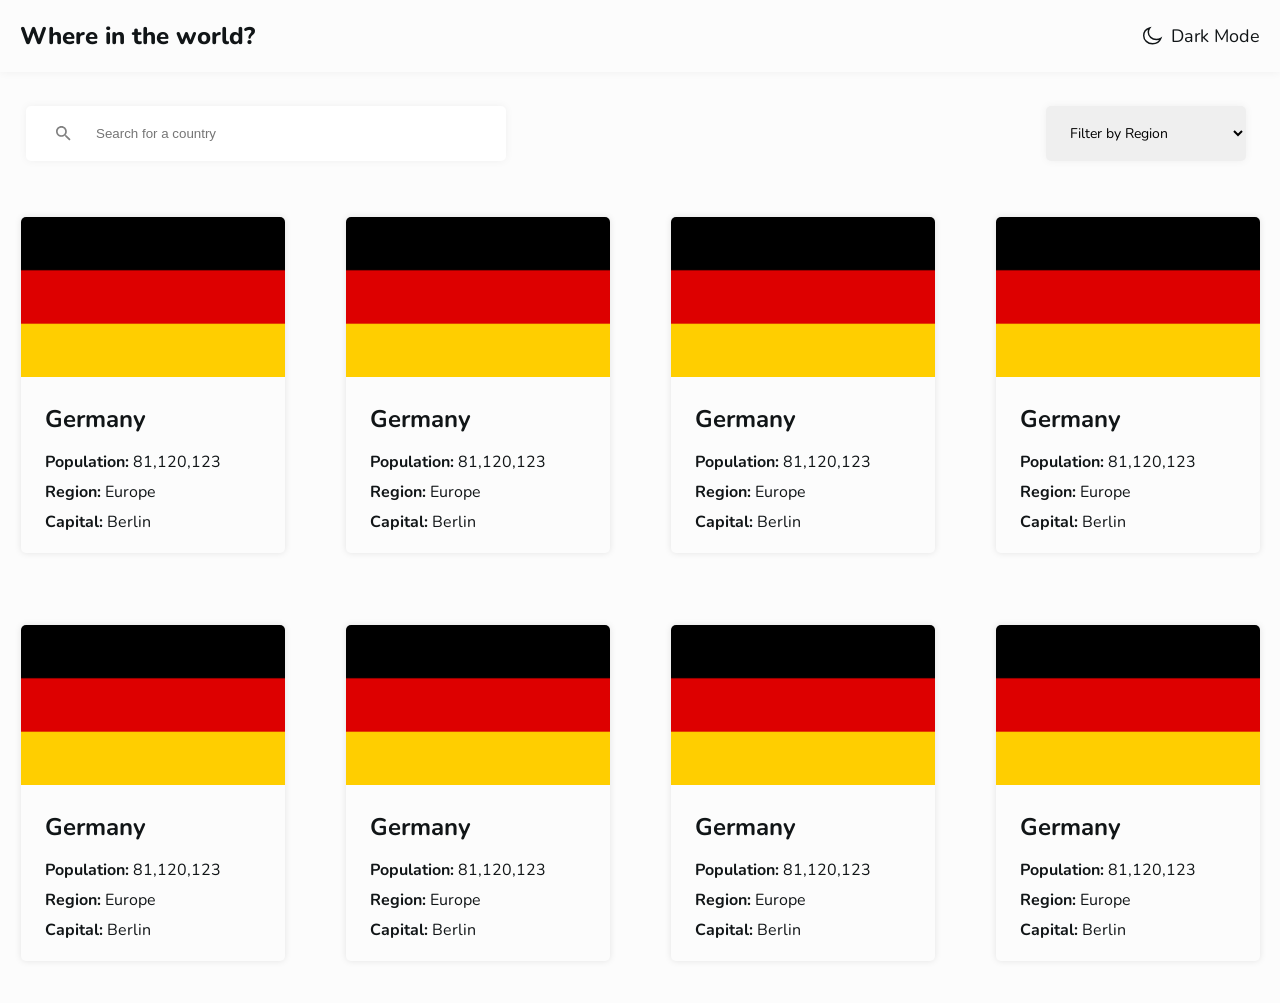
==== index.html @ f0af917f "saved theme in localstorage" ====
<!doctype html>
<html lang="en">
  <head>
    <meta charset="UTF-8" />
    <meta name="viewport" content="width=device-width, initial-scale=1.0" />
    <title>REST Countries</title>
    <link rel="preconnect" href="https://fonts.googleapis.com" />
    <link rel="preconnect" href="https://fonts.gstatic.com" crossorigin />
    <link
      href="https://fonts.googleapis.com/css2?family=Inter:ital,opsz,wght@0,14..32,100..900;1,14..32,100..900&family=Kumbh+Sans:wght,YOPQ@100..900,300&family=Nunito:ital,wght@0,200..1000;1,200..1000&family=Press+Start+2P&family=Quicksand:wght@300..700&family=Roboto:ital,wdth,wght@0,75..100,200;1,75..100,200&display=swap"
      rel="stylesheet"
    />
    <link rel="stylesheet" href="./css/style.css" />
  </head>
  <body class="">
    <header class="header-container">
      <a class="brand" href="#home">Where in the world?</a>
      <div class="theme-toggle">
        <button id="btn" class="toggle-btn">
          <img src="./Assets/Path.svg" alt="icon" class="icon" />
          <p>Dark Mode</p>
        </button>
      </div>
    </header>
    <main class="main-container">
      <section class="section-container-first">
        <div class="search-container">
          <label class="search-bar">
            <img src="./Assets/search.svg" class="icon" alt="icon" />
            <input
              class="search-input"
              type="search"
              name="search"
              placeholder="Search for a country"
            />
          </label>
        </div>
        <div class="filter-container">
          <select class="filter-dropdown" name="filter" id="dropdown">
            <option value="" disabled selected>Filter by Region</option>
            <option value="search">Arica</option>
            <option value="search">America</option>
            <option value="search">Asia</option>
            <option value="search">Europe</option>
            <option value="search">Oceania</option>
          </select>
        </div>
      </section>
      <div class="cards-container">
        <div class="country-card">
          <div class="country-info">
            <img src="./Assets/images.png" alt="germany" />
          </div>
          <div class="country-details">
            <h2>Germany</h2>
            <div class="details">
              <p><strong>Population:</strong> 81,120,123</p>
              <p><strong>Region:</strong> Europe</p>
              <p><strong>Capital:</strong> Berlin</p>
            </div>
          </div>
        </div>
        <div class="country-card">
          <div class="country-info">
            <img src="./Assets/images.png" alt="germany" />
          </div>
          <div class="country-details">
            <h2>Germany</h2>
            <div class="details">
              <p><strong>Population:</strong> 81,120,123</p>
              <p><strong>Region:</strong> Europe</p>
              <p><strong>Capital:</strong> Berlin</p>
            </div>
          </div>
        </div>
        <div class="country-card">
          <div class="country-info">
            <img src="./Assets/images.png" alt="germany" />
          </div>
          <div class="country-details">
            <h2>Germany</h2>
            <div class="details">
              <p><strong>Population:</strong> 81,120,123</p>
              <p><strong>Region:</strong> Europe</p>
              <p><strong>Capital:</strong> Berlin</p>
            </div>
          </div>
        </div>
        <div class="country-card">
          <div class="country-info">
            <img src="./Assets/images.png" alt="germany" />
          </div>
          <div class="country-details">
            <h2>Germany</h2>
            <div class="details">
              <p><strong>Population:</strong> 81,120,123</p>
              <p><strong>Region:</strong> Europe</p>
              <p><strong>Capital:</strong> Berlin</p>
            </div>
          </div>
        </div>
        <div class="country-card">
          <div class="country-info">
            <img src="./Assets/images.png" alt="germany" />
          </div>
          <div class="country-details">
            <h2>Germany</h2>
            <div class="details">
              <p><strong>Population:</strong> 81,120,123</p>
              <p><strong>Region:</strong> Europe</p>
              <p><strong>Capital:</strong> Berlin</p>
            </div>
          </div>
        </div>
        <div class="country-card">
          <div class="country-info">
            <img src="./Assets/images.png" alt="germany" />
          </div>
          <div class="country-details">
            <h2>Germany</h2>
            <div class="details">
              <p><strong>Population:</strong> 81,120,123</p>
              <p><strong>Region:</strong> Europe</p>
              <p><strong>Capital:</strong> Berlin</p>
            </div>
          </div>
        </div>
        <div class="country-card">
          <div class="country-info">
            <img src="./Assets/images.png" alt="germany" />
          </div>
          <div class="country-details">
            <h2>Germany</h2>
            <div class="details">
              <p><strong>Population:</strong> 81,120,123</p>
              <p><strong>Region:</strong> Europe</p>
              <p><strong>Capital:</strong> Berlin</p>
            </div>
          </div>
        </div>
        <div class="country-card">
          <div class="country-info">
            <img src="./Assets/images.png" alt="germany" />
          </div>
          <div class="country-details">
            <h2>Germany</h2>
            <div class="details">
              <p><strong>Population:</strong> 81,120,123</p>
              <p><strong>Region:</strong> Europe</p>
              <p><strong>Capital:</strong> Berlin</p>
            </div>
          </div>
        </div>
      </div>
    </main>
  </body>
  <script src="./js/app.js"></script>
</html>
---- css/style.css ----
:root {
  /* colors */
  --elements: hsl(209, 23%, 22%); /*blue 900*/
  --Bg-dark: hsl(207, 26%, 17%); /*blue 950*/
  --text-color: hsl(200, 15%, 8%); /* grey 950 */
  --input-color: hsl(0, 0%, 50%); /* grey 400*/
  --grey-350: hsl(0, 0%, 59%); /*gr350*/
  --grey-300: hsl(0, 0%, 70%); /*gr300*/
  --Bg-light: hsl(0, 0%, 99%); /*grey 250*/
  --White: hsl(0, 100%, 100%); /* white*/

  /* spacing */

  --spacing-100: 8px;
  --spacing-200: 16px;
  --spacing-300: 24px;
  --spacing-400: 32px;
  --spacing-500: 40px;
  --spacing-600: 48px;
  --spacing-700: 56px;
  --spacing-800: 64px;
  --spacing-900: 72px;
  --spacing-1000: 80px;
}
* {
  padding: 0;
  margin: 0;
  box-sizing: border-box;
}
body {
  font-family: nunito;
  color: var(--text-color);
  background-color: var(--Bg-light);
}

body.theme-dark {
  font-family: nunito;
  background-color: var(--Bg-dark);
  color: var(--White);
  .search-input,
  .filter-dropdown {
    font: inherit;
    background-color: var(--elements);
    color: var(--White);
  }
  a,
  .toggle-btn {
    color: var(--White);
  }
}
.header-container {
  display: flex;
  justify-content: space-between;
  align-items: center;
  font-size: 14px;
  padding: 20px;
  box-shadow: 0 0 9px 0 rgba(0, 0, 9, 5.32%);
  a {
    color: var(--text-color);
    font: inherit;
    text-decoration: none;
    font-size: 14px;
    font-weight: 800;
  }
  .toggle-btn {
    display: flex;
    justify-content: center;
    align-items: center;
    border: none;
    font-family: nunito;
    color: var(--text-color);
    font-style: inherit;
    background-color: transparent;
    cursor: pointer;
    gap: var(--spacing-100);
  }
}

.search-container {
  display: block;
  margin: 24px 16px;
  .search-bar {
    position: relative;
    display: block;
    .icon {
      position: absolute;
      width: 15px;
      height: 15px;
      top: 20px;
      left: 30px;
    }
  }
}

.search-input {
  font-style: inherit;
  padding: 20px 20px 20px 70px;
  width: 100%;
  border: none;
  border-radius: 5px;
  box-shadow: 0 0 9px 0 rgba(0, 0, 9, 5.32%);
  margin: auto;
  outline: none;
}

.filter-container {
  margin: 24px 16px;
  width: 200px;
  .filter-dropdown {
    padding: 17px 20px;
    font-family: nunito;
    width: 100%;
    border: none;
    border-radius: 5px;
    box-shadow: 0 0 9px 0 rgba(0, 0, 9, 5.32%);
    font-size: 14px;
    cursor: pointer;
    outline: none;
  }
}

.cards-container {
  display: grid;
  place-items: center;
  grid-template-columns: repeat(auto-fill, minmax(230px, 1fr));
  gap: var(--spacing-900);
  margin: var(--spacing-400) var(--spacing-200);
}

.country-card {
  width: 264px;
  height: 336px;
  border-radius: 5px;
  box-shadow: 0 0 7px 0 rgba(0, 0, 9, 10%);
  overflow: hidden;
  .country-info img {
    height: 160px;
    width: 264px;
  }
  .country-details {
    padding: 20px 24px;
    display: flex;
    flex-direction: column;
    gap: var(--spacing-200);
    .details {
      display: flex;
      flex-direction: column;
      gap: var(--spacing-100);
    }
  }
}

/* ==========================================
   2. Small Devices / Tablets (min-width: 576px / 768px)
   ========================================== */
@media (min-width: 768px) {
  .main-container {
    width: clamp (900px, 50%, 1200px);
    max-width: 1200px;
    margin: 0 auto;
    padding: 10px;
  }
  .filter-dropdown {
    width: 100%;
  }
  .section-container-first {
    display: grid;
    grid-template-columns: 3fr 1fr;
  }
  .header-container a {
    font-size: 20px;
    .toggle-btn {
      font-size: 15px;
    }
  }
  .header-container .toggle-btn {
    font-size: 15px;
  }
  .toggle-btn img {
    width: 17px;
    height: 17px;
  }
}

/* ==========================================
   3. Large Devices / Desktops (min-width: 992px / 1200px)
   ========================================== */
@media (min-width: 1024px) {
  .header-container a {
    font-size: 24px;
    .toggle-btn {
      font-size: 18px;
    }
  }
  .header-container .toggle-btn {
    font-size: 18px;
  }
  .toggle-btn img {
    width: 20px;
    height: 20px;
  }
  .main-container {
    max-width: 1300px;
    margin: 0 auto;
    padding: 10px;
  }
  .search-container {
    width: 480px;
  }
  .section-container-first {
    display: grid;
    gap: 300px;
    justify-content: space-between;
  }
}
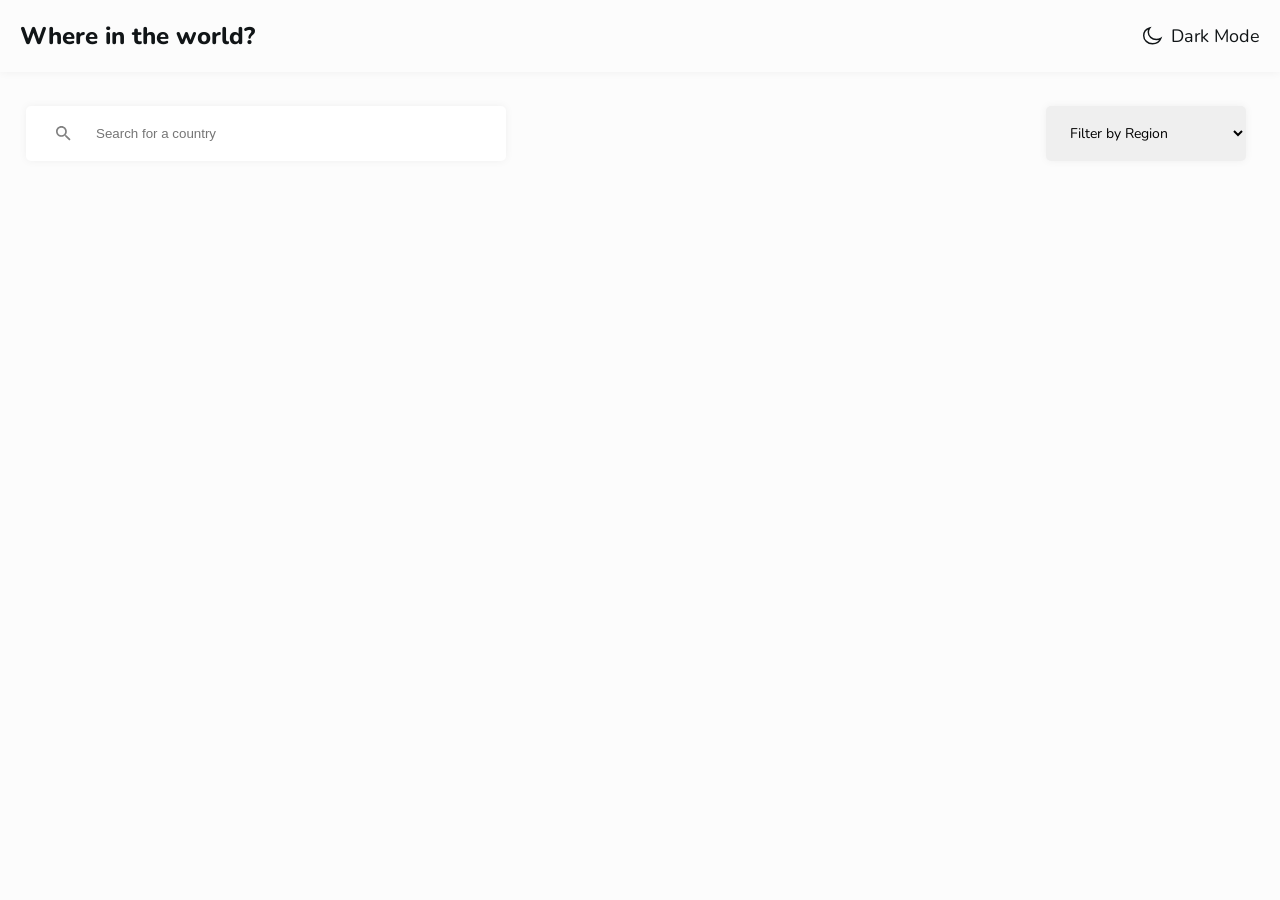
==== commit f1967755: "removed example cards rom index" ====
--- a/index.html
+++ b/index.html
@@ -18,7 +18,7 @@
       <div class="theme-toggle">
         <button id="btn" class="toggle-btn">
           <img src="./Assets/Path.svg" alt="icon" class="icon" />
-          <p>Dark Mode</p>
+          <p class="theme-p">Dark Mode</p>
         </button>
       </div>
     </header>
@@ -38,7 +38,7 @@
         <div class="filter-container">
           <select class="filter-dropdown" name="filter" id="dropdown">
             <option value="" disabled selected>Filter by Region</option>
-            <option value="search">Arica</option>
+            <option value="search">Africa</option>
             <option value="search">America</option>
             <option value="search">Asia</option>
             <option value="search">Europe</option>
@@ -47,110 +47,7 @@
         </div>
       </section>
       <div class="cards-container">
-        <div class="country-card">
-          <div class="country-info">
-            <img src="./Assets/images.png" alt="germany" />
-          </div>
-          <div class="country-details">
-            <h2>Germany</h2>
-            <div class="details">
-              <p><strong>Population:</strong> 81,120,123</p>
-              <p><strong>Region:</strong> Europe</p>
-              <p><strong>Capital:</strong> Berlin</p>
-            </div>
-          </div>
-        </div>
-        <div class="country-card">
-          <div class="country-info">
-            <img src="./Assets/images.png" alt="germany" />
-          </div>
-          <div class="country-details">
-            <h2>Germany</h2>
-            <div class="details">
-              <p><strong>Population:</strong> 81,120,123</p>
-              <p><strong>Region:</strong> Europe</p>
-              <p><strong>Capital:</strong> Berlin</p>
-            </div>
-          </div>
-        </div>
-        <div class="country-card">
-          <div class="country-info">
-            <img src="./Assets/images.png" alt="germany" />
-          </div>
-          <div class="country-details">
-            <h2>Germany</h2>
-            <div class="details">
-              <p><strong>Population:</strong> 81,120,123</p>
-              <p><strong>Region:</strong> Europe</p>
-              <p><strong>Capital:</strong> Berlin</p>
-            </div>
-          </div>
-        </div>
-        <div class="country-card">
-          <div class="country-info">
-            <img src="./Assets/images.png" alt="germany" />
-          </div>
-          <div class="country-details">
-            <h2>Germany</h2>
-            <div class="details">
-              <p><strong>Population:</strong> 81,120,123</p>
-              <p><strong>Region:</strong> Europe</p>
-              <p><strong>Capital:</strong> Berlin</p>
-            </div>
-          </div>
-        </div>
-        <div class="country-card">
-          <div class="country-info">
-            <img src="./Assets/images.png" alt="germany" />
-          </div>
-          <div class="country-details">
-            <h2>Germany</h2>
-            <div class="details">
-              <p><strong>Population:</strong> 81,120,123</p>
-              <p><strong>Region:</strong> Europe</p>
-              <p><strong>Capital:</strong> Berlin</p>
-            </div>
-          </div>
-        </div>
-        <div class="country-card">
-          <div class="country-info">
-            <img src="./Assets/images.png" alt="germany" />
-          </div>
-          <div class="country-details">
-            <h2>Germany</h2>
-            <div class="details">
-              <p><strong>Population:</strong> 81,120,123</p>
-              <p><strong>Region:</strong> Europe</p>
-              <p><strong>Capital:</strong> Berlin</p>
-            </div>
-          </div>
-        </div>
-        <div class="country-card">
-          <div class="country-info">
-            <img src="./Assets/images.png" alt="germany" />
-          </div>
-          <div class="country-details">
-            <h2>Germany</h2>
-            <div class="details">
-              <p><strong>Population:</strong> 81,120,123</p>
-              <p><strong>Region:</strong> Europe</p>
-              <p><strong>Capital:</strong> Berlin</p>
-            </div>
-          </div>
-        </div>
-        <div class="country-card">
-          <div class="country-info">
-            <img src="./Assets/images.png" alt="germany" />
-          </div>
-          <div class="country-details">
-            <h2>Germany</h2>
-            <div class="details">
-              <p><strong>Population:</strong> 81,120,123</p>
-              <p><strong>Region:</strong> Europe</p>
-              <p><strong>Capital:</strong> Berlin</p>
-            </div>
-          </div>
-        </div>
+        <!-- country  cards  HERE -->
       </div>
     </main>
   </body>
